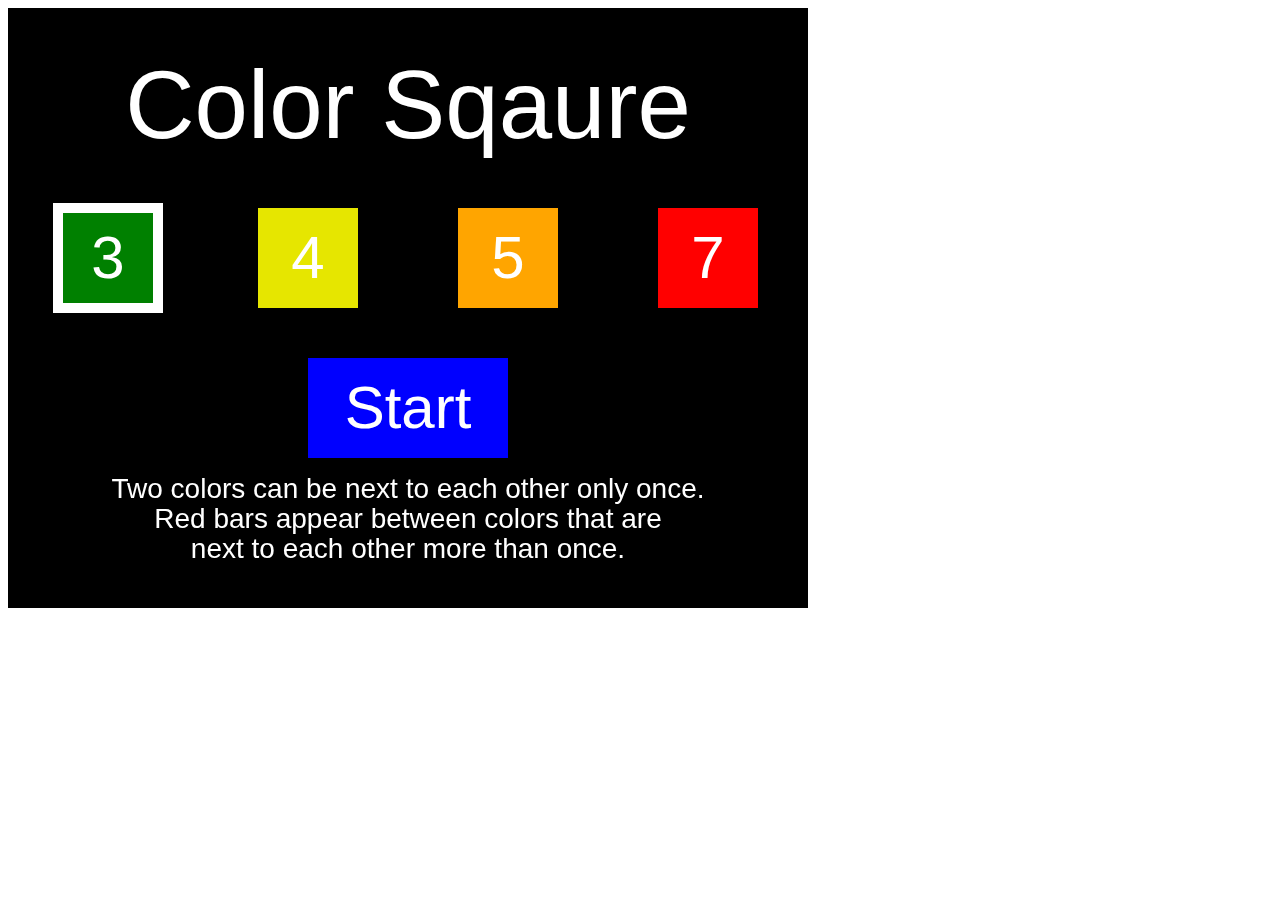
==== docs/index.html @ 971d1b1b "Renamed doc Folder to docs" ====
<html>
  <head>
    <script src="js/canvas/screenHandler.js"></script>
    <script src="js/canvas/screen.js"></script>
    <script src="js/canvas/clickActionHandler.js"></script>
    <script src="js/canvas/screens/mainMenu.js"></script>
    <script src="js/canvas/screens/game.js"></script>
    <script src="js/canvas/screens/victoryScreen.js"></script>
    <link rel="stylesheet" type="text/css" href="index.css">
  </head>
  <body>
    <canvas id="game-canvas" width="800" height="600"></canvas>
    <script src="index.js"></script>
  </body>
</html>
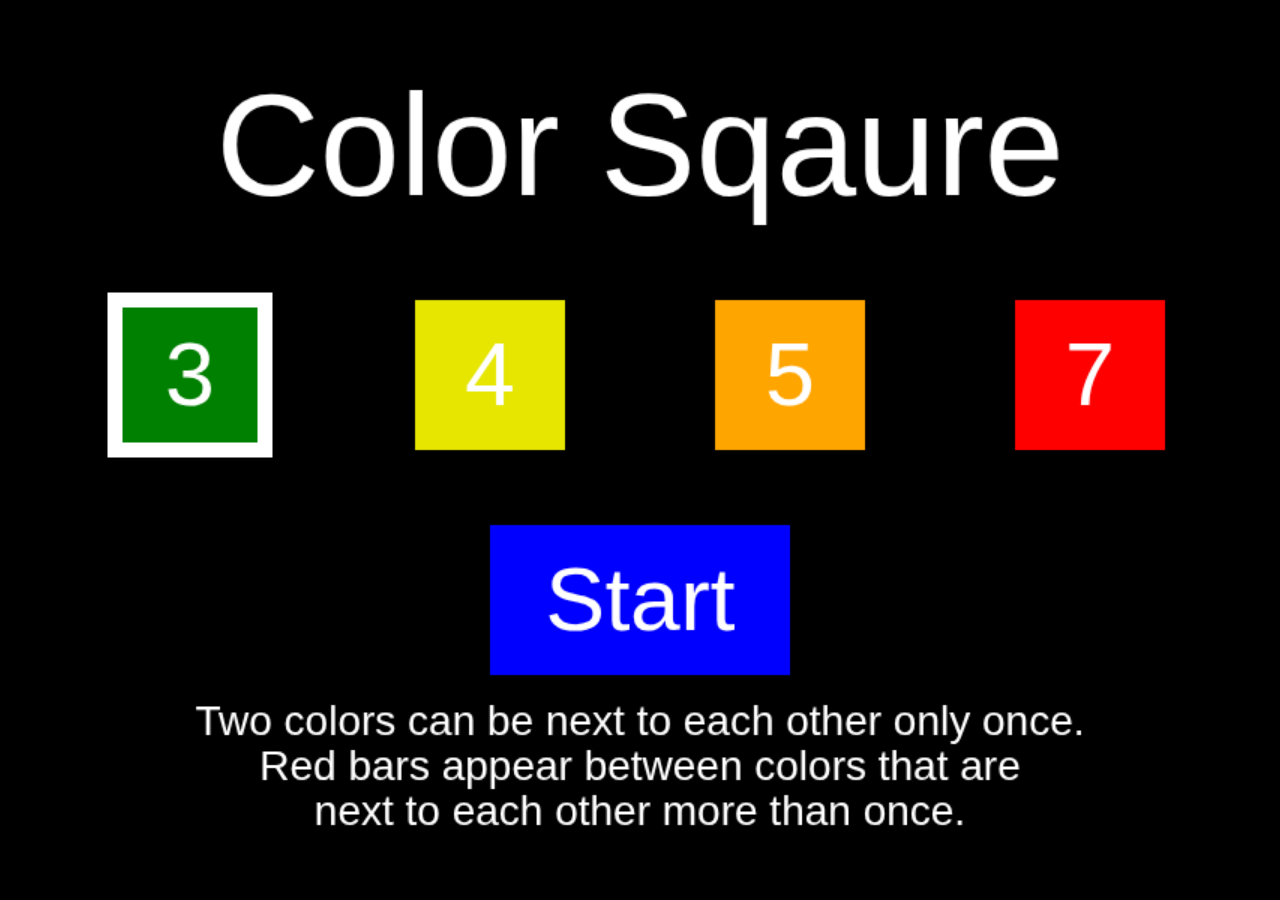
==== commit e3da3a02: "Fixed css" ====
--- a/docs/index.html
+++ b/docs/index.html
@@ -6,6 +6,23 @@
     <script src="js/canvas/screens/mainMenu.js"></script>
     <script src="js/canvas/screens/game.js"></script>
     <script src="js/canvas/screens/victoryScreen.js"></script>
+    <style>
+    body{
+      padding: 0;
+      margin: 0;
+      background-color: black;
+    }
+    #game-canvas{
+      width: 100vw;
+      height: 75vw; /* height:width ratio = 9/16 = .5625  */
+      max-height: 100vh;
+      max-width: 133.33vh; /* 16/9 = 1.778 */
+      margin: auto;
+      position: absolute;
+      top:0;bottom:0; /* vertical center */
+      left:0;right:0; /* horizontal center */
+    }
+    </style>
     <link rel="stylesheet" type="text/css" href="index.css">
   </head>
   <body>
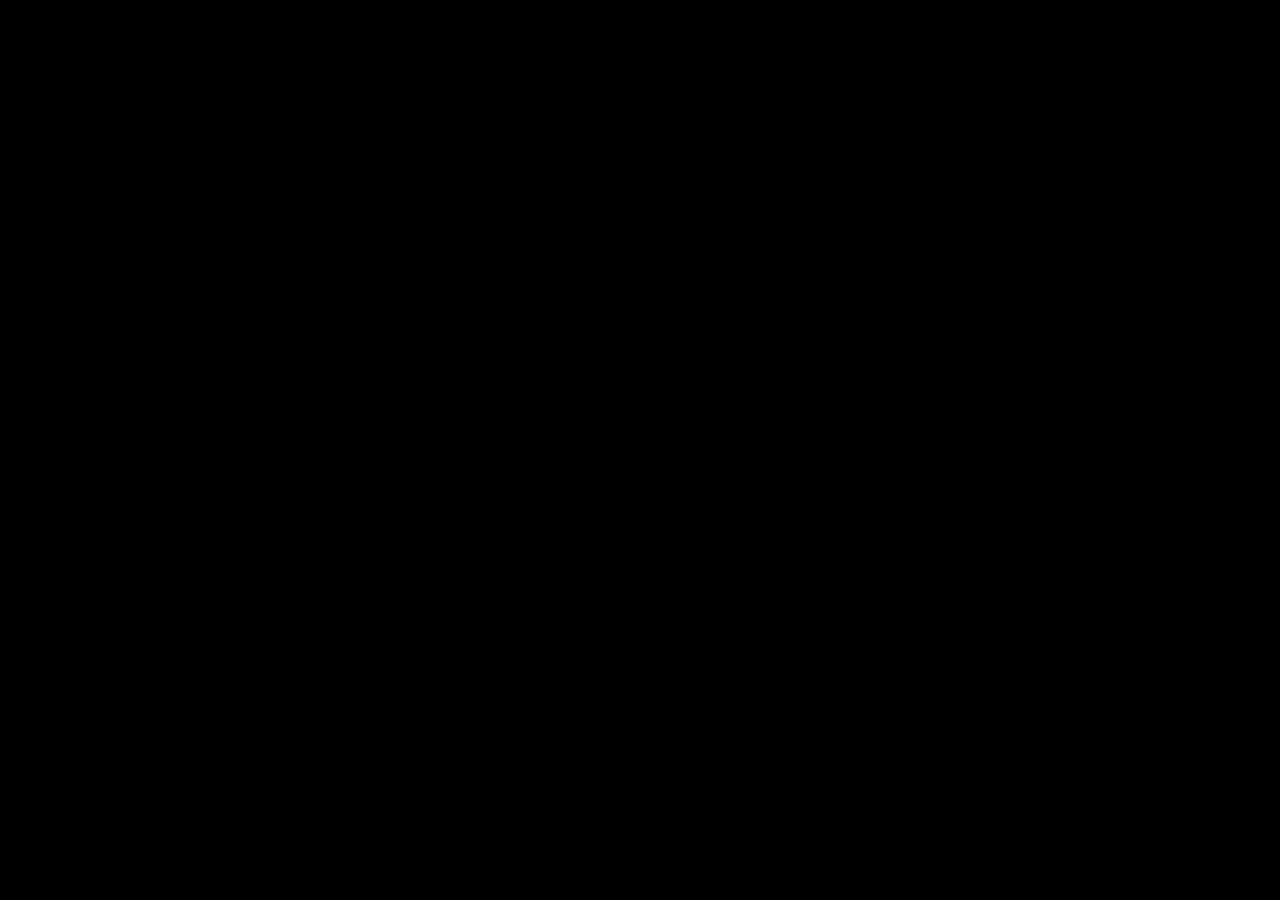
==== commit 121c6742: "Removed reference to index.css and added title" ====
--- a/docs/index.html
+++ b/docs/index.html
@@ -1,8 +1,8 @@
 <html>
   <head>
+    <title>Color Square</title>
     <script src="js/canvas/screenHandler.js"></script>
     <script src="js/canvas/screen.js"></script>
-    <script src="js/canvas/clickActionHandler.js"></script>
     <script src="js/canvas/screens/mainMenu.js"></script>
     <script src="js/canvas/screens/game.js"></script>
     <script src="js/canvas/screens/victoryScreen.js"></script>
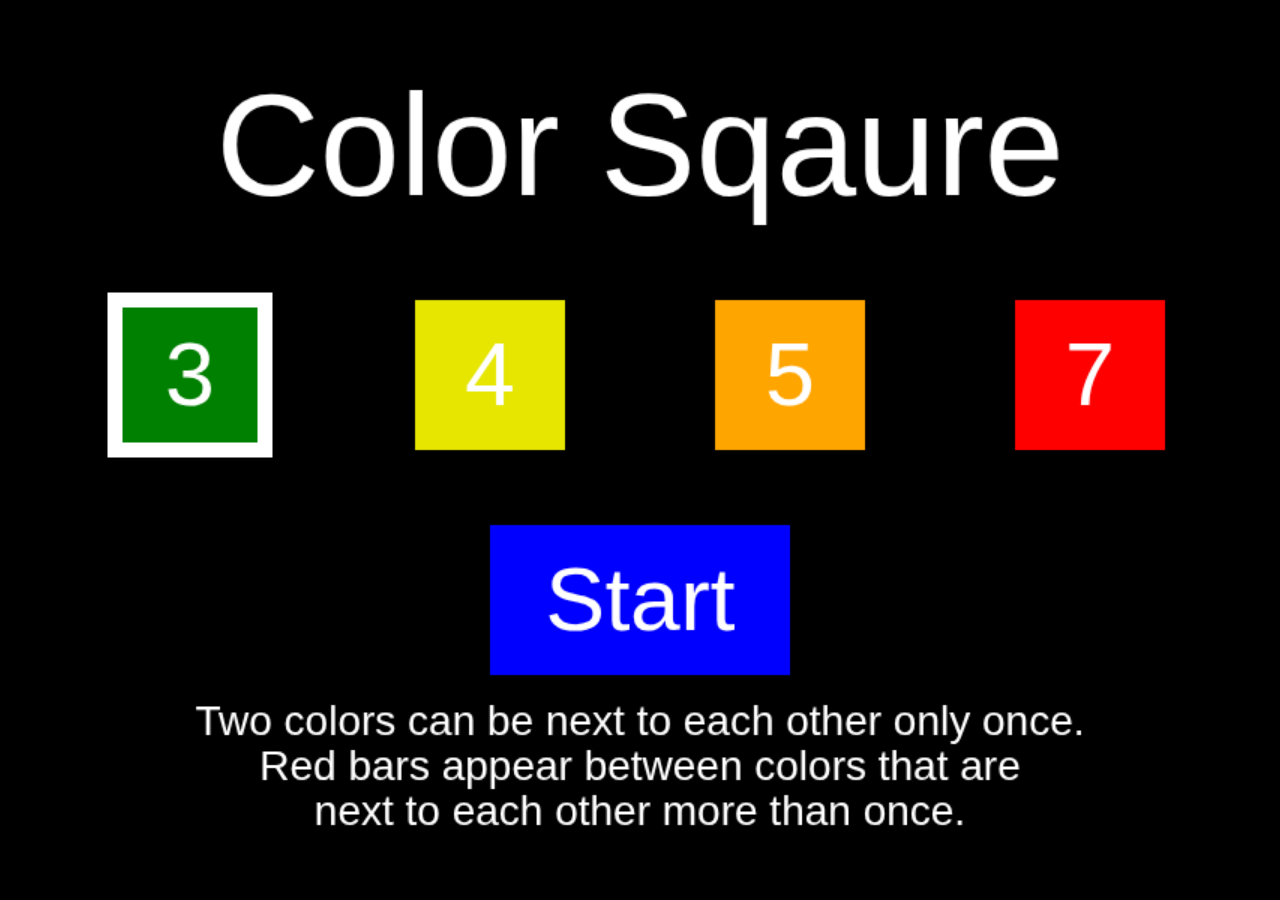
==== commit c0a11d89: "Un Deleted clickActionHandler" ====
--- a/docs/index.html
+++ b/docs/index.html
@@ -3,6 +3,7 @@
     <title>Color Square</title>
     <script src="js/canvas/screenHandler.js"></script>
     <script src="js/canvas/screen.js"></script>
+    <script src="js/canvas/clickActionHandler.js"></script>
     <script src="js/canvas/screens/mainMenu.js"></script>
     <script src="js/canvas/screens/game.js"></script>
     <script src="js/canvas/screens/victoryScreen.js"></script>
@@ -23,7 +24,6 @@
       left:0;right:0; /* horizontal center */
     }
     </style>
-    <link rel="stylesheet" type="text/css" href="index.css">
   </head>
   <body>
     <canvas id="game-canvas" width="800" height="600"></canvas>
